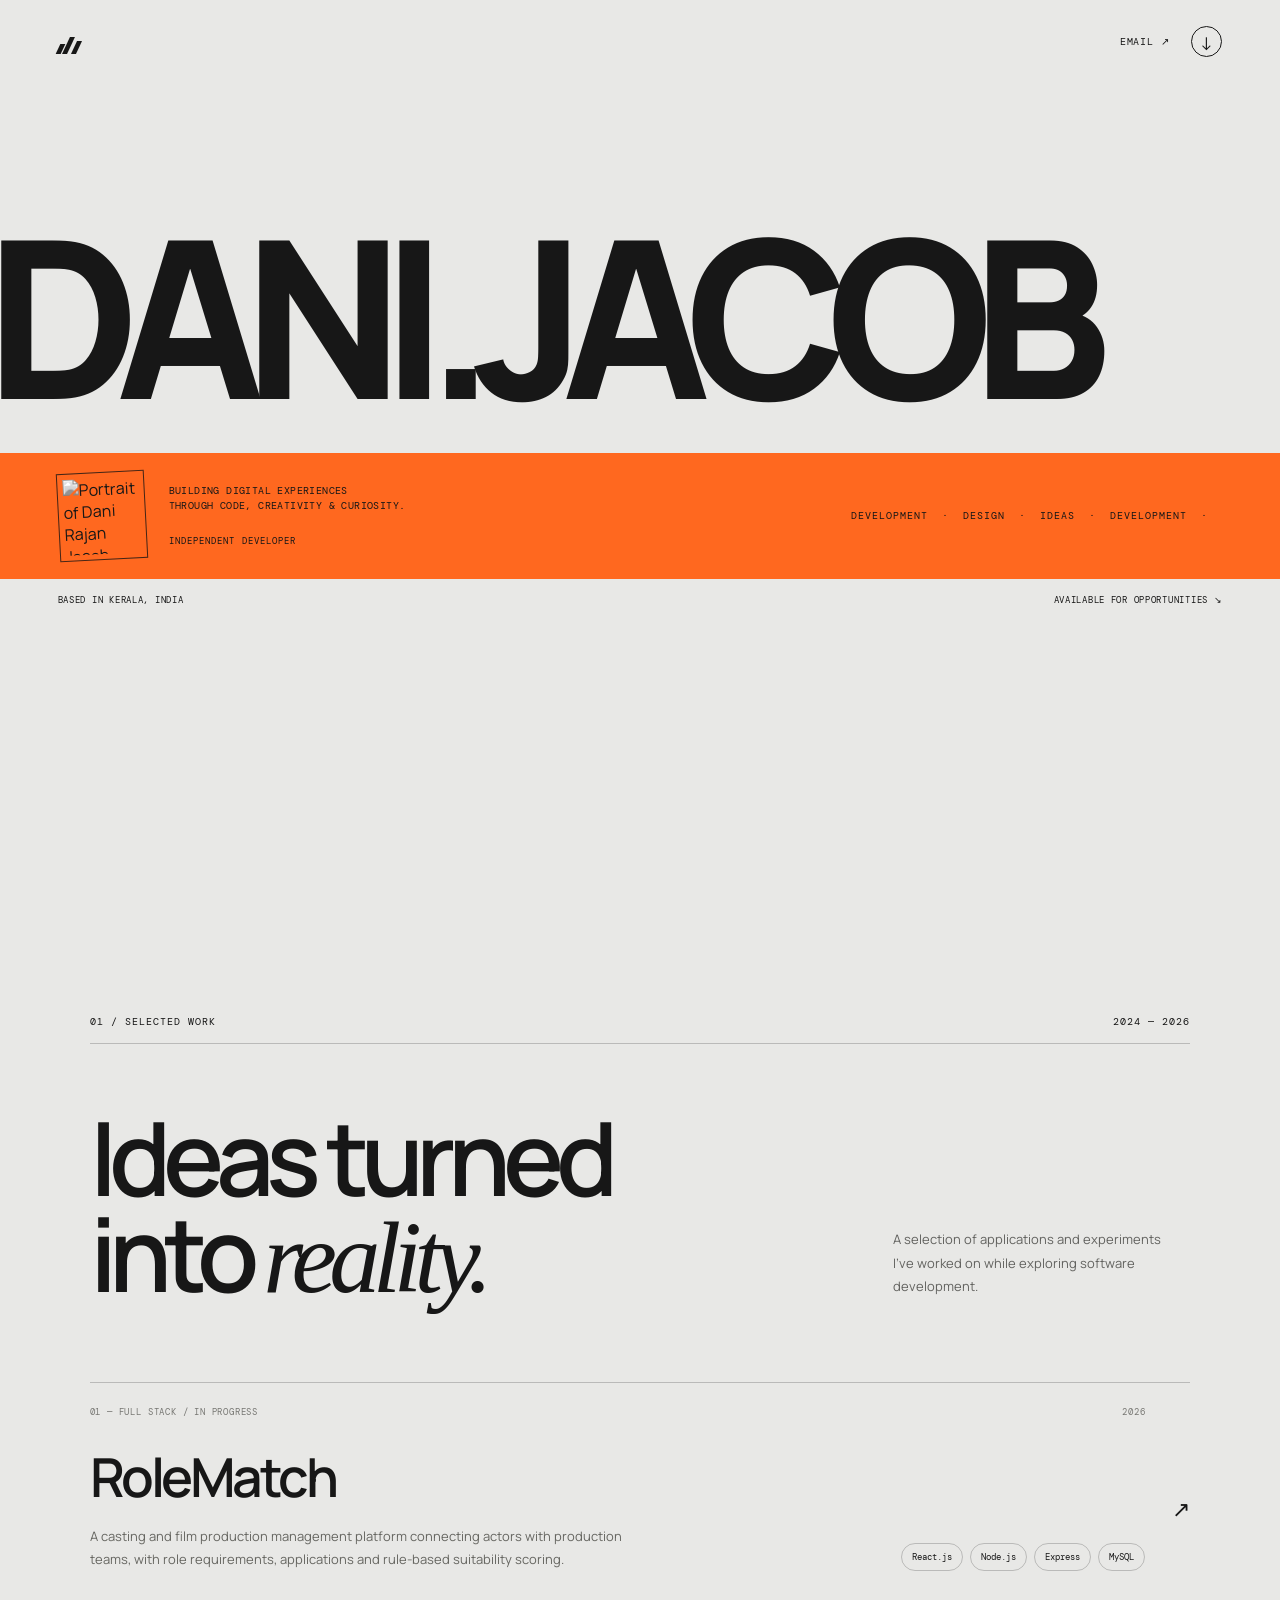
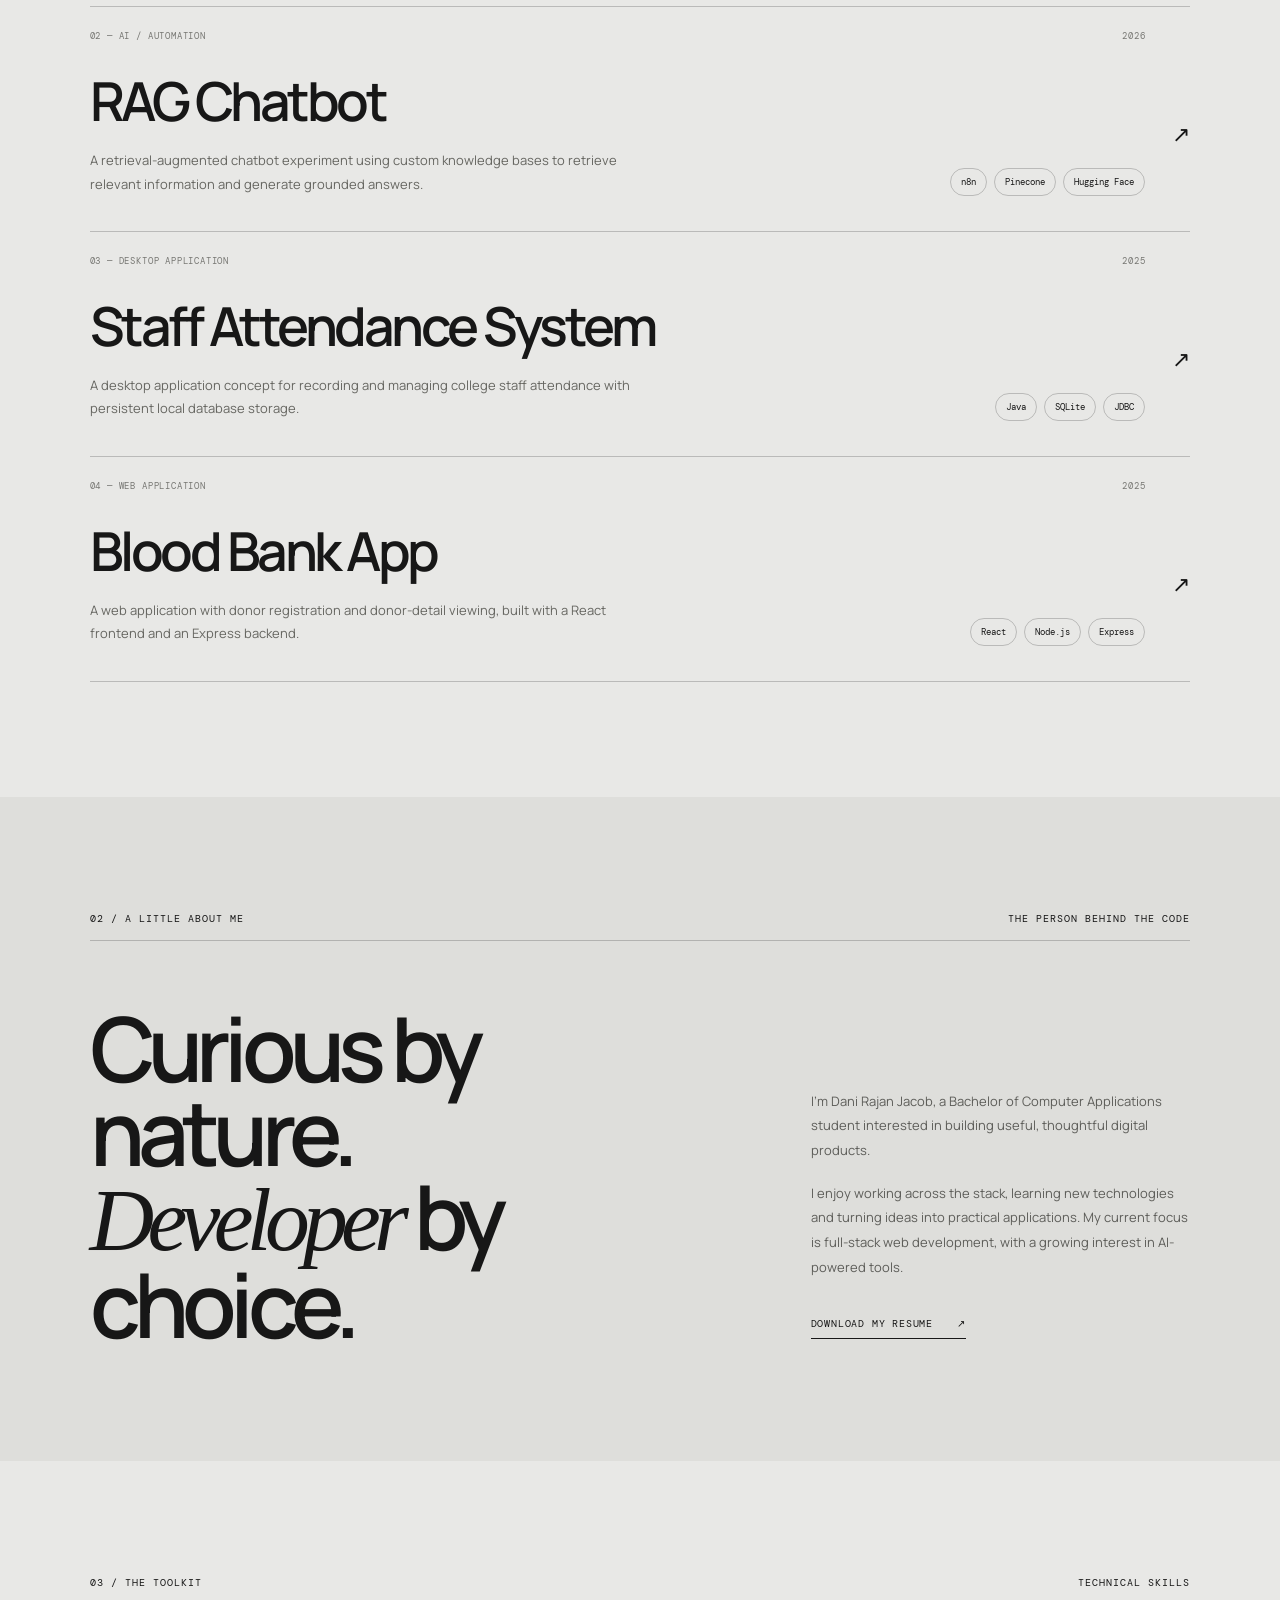
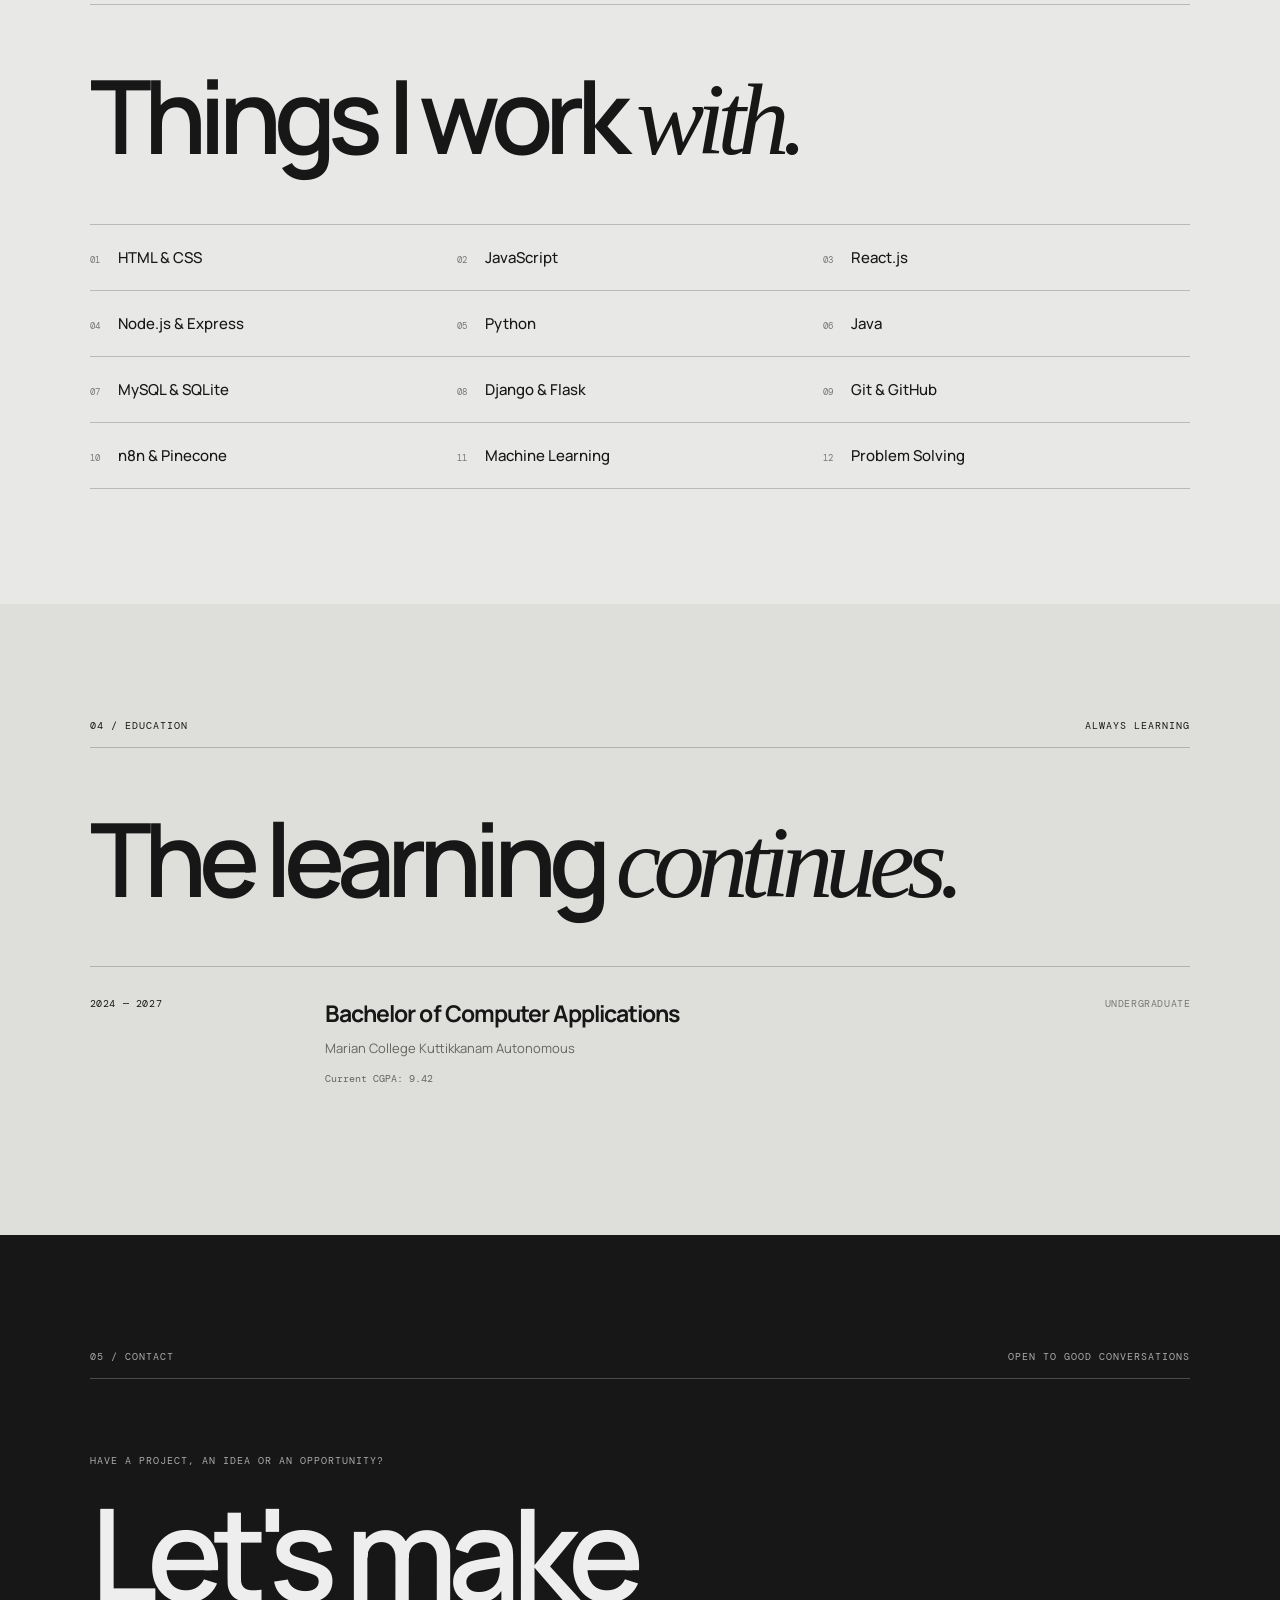
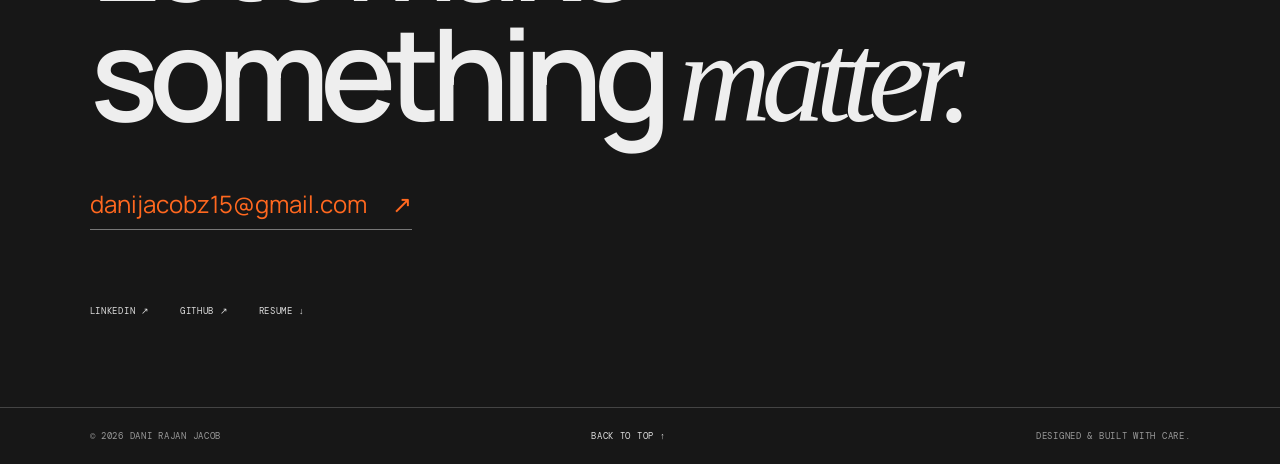
==== index.html @ 0f6ea088 "Add files via upload" ====
<!DOCTYPE html>
<html lang="en">
<head>
  <meta charset="UTF-8">
  <meta name="viewport" content="width=device-width, initial-scale=1.0">
  <meta name="description" content="Dani Rajan Jacob — independent developer building thoughtful digital experiences.">
  <title>Dani Rajan Jacob — Developer</title>
  <link rel="stylesheet" href="style.css">
</head>
<body>
  <header class="topbar">
    <a class="mark" href="#top" aria-label="Back to top"><span></span><span></span><span></span></a>
    <nav class="top-links" aria-label="Main navigation">
      <a href="mailto:danijacobz15@gmail.com">EMAIL ↗</a>
      <a class="resume-icon" href="assets/MASTER CV.pdf" download="MASTER CV.pdf" aria-label="Download resume" title="Download resume">↓</a>
    </nav>
  </header>

  <main id="top">
    <div class="opening">
      <div class="hero-title-wrap">
        <h1 class="giant-title">DANI.JACOB</h1>
      </div>

      <div class="orange-strip">
        <div class="profile-frame">
          <img src="assets/DSC01067mm.JPG.jpeg" alt="Portrait of Dani Rajan Jacob">
        </div>
        <div class="intro-copy">
          <p>BUILDING DIGITAL EXPERIENCES<br>THROUGH CODE, CREATIVITY & CURIOSITY.</p>
          <span>INDEPENDENT DEVELOPER</span>
        </div>
        <div class="ticker" aria-label="Portfolio introduction">
          <span>DEVELOPMENT&nbsp; · &nbsp;DESIGN&nbsp; · &nbsp;IDEAS&nbsp; · &nbsp;DEVELOPMENT&nbsp; · &nbsp;</span>
        </div>
      </div>
      <div class="hero-foot">
        <span>BASED IN KERALA, INDIA</span>
        <span>AVAILABLE FOR OPPORTUNITIES ↘</span>
      </div>
    </div>

    <section class="projects section-pad" id="projects">
      <div class="section-kicker"><span>01 / SELECTED WORK</span><span>2024 — 2026</span></div>
      <div class="section-intro">
        <h2>Ideas turned<br>into <em>reality.</em></h2>
        <p>A selection of applications and experiments I've worked on while exploring software development.</p>
      </div>

      <div class="project-list">
        <article class="project-card">
          <div class="project-meta"><span>01 — FULL STACK / IN PROGRESS</span><span>2026</span></div>
          <div class="project-main">
            <div><h3>RoleMatch</h3><p>A casting and film production management platform connecting actors with production teams, with role requirements, applications and rule-based suitability scoring.</p></div>
            <div class="project-tags"><span>React.js</span><span>Node.js</span><span>Express</span><span>MySQL</span></div>
          </div>
          <span class="project-arrow">↗</span>
        </article>

        <article class="project-card">
          <div class="project-meta"><span>02 — AI / AUTOMATION</span><span>2026</span></div>
          <div class="project-main">
            <div><h3>RAG Chatbot</h3><p>A retrieval-augmented chatbot experiment using custom knowledge bases to retrieve relevant information and generate grounded answers.</p></div>
            <div class="project-tags"><span>n8n</span><span>Pinecone</span><span>Hugging Face</span></div>
          </div>
          <span class="project-arrow">↗</span>
        </article>

        <article class="project-card">
          <div class="project-meta"><span>03 — DESKTOP APPLICATION</span><span>2025</span></div>
          <div class="project-main">
            <div><h3>Staff Attendance System</h3><p>A desktop application concept for recording and managing college staff attendance with persistent local database storage.</p></div>
            <div class="project-tags"><span>Java</span><span>SQLite</span><span>JDBC</span></div>
          </div>
          <span class="project-arrow">↗</span>
        </article>

        <article class="project-card">
          <div class="project-meta"><span>04 — WEB APPLICATION</span><span>2025</span></div>
          <div class="project-main">
            <div><h3>Blood Bank App</h3><p>A web application with donor registration and donor-detail viewing, built with a React frontend and an Express backend.</p></div>
            <div class="project-tags"><span>React</span><span>Node.js</span><span>Express</span></div>
          </div>
          <span class="project-arrow">↗</span>
        </article>
      </div>
    </section>

    <section class="about section-pad" id="about">
      <div class="section-kicker"><span>02 / A LITTLE ABOUT ME</span><span>THE PERSON BEHIND THE CODE</span></div>
      <div class="about-layout">
        <h2>Curious by nature.<br><em>Developer</em> by choice.</h2>
        <div class="about-copy">
          <p>I'm Dani Rajan Jacob, a Bachelor of Computer Applications student interested in building useful, thoughtful digital products.</p>
          <p>I enjoy working across the stack, learning new technologies and turning ideas into practical applications. My current focus is full-stack web development, with a growing interest in AI-powered tools.</p>
          <a class="text-link" href="assets/Dani_Rajan_Jacob_Resume.pdf" download>DOWNLOAD MY RESUME <span>↗</span></a>
        </div>
      </div>
    </section>

    <section class="skills section-pad" id="skills">
      <div class="section-kicker"><span>03 / THE TOOLKIT</span><span>TECHNICAL SKILLS</span></div>
      <h2>Things I work <em>with.</em></h2>
      <div class="skills-grid">
        <div><small>01</small><span>HTML & CSS</span></div>
        <div><small>02</small><span>JavaScript</span></div>
        <div><small>03</small><span>React.js</span></div>
        <div><small>04</small><span>Node.js & Express</span></div>
        <div><small>05</small><span>Python</span></div>
        <div><small>06</small><span>Java</span></div>
        <div><small>07</small><span>MySQL & SQLite</span></div>
        <div><small>08</small><span>Django & Flask</span></div>
        <div><small>09</small><span>Git & GitHub</span></div>
        <div><small>10</small><span>n8n & Pinecone</span></div>
        <div><small>11</small><span>Machine Learning</span></div>
        <div><small>12</small><span>Problem Solving</span></div>
      </div>
    </section>

    <section class="education section-pad" id="education">
      <div class="section-kicker"><span>04 / EDUCATION</span><span>ALWAYS LEARNING</span></div>
      <h2>The learning <em>continues.</em></h2>
      <div class="education-row">
        <span class="education-years">2024 — 2027</span>
        <div><h3>Bachelor of Computer Applications</h3><p>Marian College Kuttikkanam Autonomous</p><p class="education-note">Current CGPA: 9.42</p></div>
        <span class="education-status">UNDERGRADUATE</span>
      </div>
    </section>

    <section class="contact section-pad" id="contact">
      <div class="section-kicker"><span>05 / CONTACT</span><span>OPEN TO GOOD CONVERSATIONS</span></div>
      <p class="contact-overline">HAVE A PROJECT, AN IDEA OR AN OPPORTUNITY?</p>
      <h2>Let's make<br>something <em>matter.</em></h2>
      <a class="contact-email" href="mailto:danijacobz15@gmail.com">danijacobz15@gmail.com <span>↗</span></a>
      <div class="social-row">
        <a href="https://www.linkedin.com/in/dani1510/" target="_blank" rel="noopener">LINKEDIN ↗</a>
        <a href="https://github.com/danjqb" target="_blank" rel="noopener">GITHUB ↗</a>
        <a href="assets/MASTER CV.pdf" download>RESUME ↓</a>
      </div>
    </section>
  </main>

  <footer class="footer">
    <span>© 2026 DANI RAJAN JACOB</span>
    <a href="#top">BACK TO TOP ↑</a>
    <span>DESIGNED & BUILT WITH CARE.</span>
  </footer>
</body>
</html>
---- style.css ----
@import url('https://fonts.googleapis.com/css2?family=DM+Mono:wght@400;500&family=Manrope:wght@400;500;600;700;800&display=swap');

:root {
  --paper: #e8e8e6;
  --ink: #171717;
  --muted: #777773;
  --orange: #ff681f;
  --line: rgba(23, 23, 23, .22);
}
* { box-sizing: border-box; }
html { scroll-behavior: smooth; }
body {
  margin: 0;
  background: var(--paper);
  color: var(--ink);
  font-family: 'Manrope', Arial, sans-serif;
  -webkit-font-smoothing: antialiased;
}
a { color: inherit; }
.topbar {
  position: absolute; top: 0; left: 0; width: 100%;
  padding: 26px 4.5%; display: flex; justify-content: space-between;
  align-items: center; z-index: 5;
}
.mark { width: 24px; height: 24px; display: flex; gap: 3px; align-items: end; text-decoration: none; }
.mark span { display: block; width: 5px; background: var(--ink); transform: skew(-25deg); }
.mark span:nth-child(1) { height: 10px; }
.mark span:nth-child(2) { height: 17px; }
.mark span:nth-child(3) { height: 13px; }
.top-links { display: flex; align-items: center; gap: 22px; }
.top-links > a:first-child { font: 10px 'DM Mono', monospace; text-decoration: none; letter-spacing: .08em; }
.resume-icon {
  display: grid; place-items: center; width: 31px; height: 31px;
  border: 1px solid var(--ink); border-radius: 50%; text-decoration: none; font-size: 18px;
  transition: background .2s, color .2s;
}
.resume-icon:hover { background: var(--ink); color: white; }
.opening { padding-top: 25vh; min-height: 100vh; }
.hero-title-wrap { overflow: hidden; width: 100%; }
.giant-title {
  margin: 0 0 1.2vw -1.1vw; white-space: nowrap;
  font-size: 17.2vw; line-height: .82; letter-spacing: -.095em;
  font-weight: 800; transform: scaleX(.99); transform-origin: left center;
}
.orange-strip {
  margin-top: 2.5vw; min-height: 126px; background: var(--orange);
  display: flex; align-items: center; padding: 13px 4.5%; gap: 23px; overflow: hidden;
}
.profile-frame {
  flex: 0 0 88px; width: 88px; height: 88px; padding: 5px;
  border: 1px solid rgba(20,20,20,.8); transform: rotate(-3deg);
}
.profile-frame img { width: 100%; height: 100%; object-fit: cover; display: block; filter: grayscale(100%); }
.intro-copy { min-width: 235px; }
.intro-copy p { font: 10px/1.55 'DM Mono', monospace; letter-spacing: .04em; margin: 0 0 13px; }
.intro-copy span { font: 9px 'DM Mono', monospace; letter-spacing: .12em; }
.ticker { flex: 1; overflow: hidden; white-space: nowrap; text-align: right; font: 10px 'DM Mono', monospace; letter-spacing: .1em; }
.hero-foot { display: flex; justify-content: space-between; padding: 15px 4.5%; font: 9px 'DM Mono', monospace; letter-spacing: .08em; }
.section-pad { padding: 115px 7%; }
.section-kicker { display: flex; justify-content: space-between; gap: 20px; font: 10px 'DM Mono', monospace; letter-spacing: .1em; text-transform: uppercase; border-bottom: 1px solid var(--line); padding-bottom: 15px; }
.section-intro { display: flex; align-items: end; justify-content: space-between; gap: 40px; padding: 65px 0 75px; }
h2 { font-size: clamp(48px, 8vw, 112px); line-height: .94; letter-spacing: -.075em; font-weight: 600; margin: 0; }
h2 em { font-family: Georgia, serif; font-weight: 400; }
.section-intro p { max-width: 275px; font-size: 13px; line-height: 1.8; color: #62625f; margin: 0 2% 8px 0; }
.project-card { position: relative; border-top: 1px solid var(--line); padding: 23px 45px 35px 0; }
.project-card:last-child { border-bottom: 1px solid var(--line); }
.project-meta { display: flex; justify-content: space-between; font: 9px 'DM Mono', monospace; letter-spacing: .09em; color: var(--muted); }
.project-main { display: flex; justify-content: space-between; align-items: end; gap: 35px; padding-top: 22px; }
.project-main > div:first-child { max-width: 620px; }
.project-main h3 { font-size: clamp(31px, 4.2vw, 58px); letter-spacing: -.065em; font-weight: 600; margin: 0 0 12px; }
.project-main p { color: #666661; font-size: 13px; line-height: 1.8; max-width: 570px; margin: 0; }
.project-tags { display: flex; flex-wrap: wrap; justify-content: end; gap: 7px; max-width: 280px; }
.project-tags span { border: 1px solid var(--line); border-radius: 30px; padding: 7px 10px; font: 9px 'DM Mono', monospace; white-space: nowrap; }
.project-arrow { position: absolute; right: 0; top: 50%; font-size: 22px; transition: transform .2s; }
.project-card:hover .project-arrow { transform: translate(4px,-4px); }
.about { background: #dededb; }
.about-layout { display: grid; grid-template-columns: 1.25fr .75fr; gap: 8%; padding-top: 65px; align-items: end; }
.about-layout h2 { font-size: clamp(48px, 7vw, 96px); }
.about-copy { padding-bottom: 7px; }
.about-copy p { color: #5d5d59; font-size: 13px; line-height: 1.9; margin: 0 0 18px; }
.text-link { display: inline-flex; gap: 24px; margin-top: 20px; padding-bottom: 8px; border-bottom: 1px solid var(--ink); text-decoration: none; font: 10px 'DM Mono', monospace; letter-spacing: .08em; }
.skills h2, .education h2 { padding: 62px 0 55px; }
.skills-grid { display: grid; grid-template-columns: repeat(3, 1fr); border-top: 1px solid var(--line); }
.skills-grid div { display: flex; align-items: baseline; gap: 18px; padding: 22px 10px 22px 0; border-bottom: 1px solid var(--line); }
.skills-grid small { font: 9px 'DM Mono', monospace; color: var(--muted); }
.skills-grid span { font-size: 15px; font-weight: 500; }
.education { background: #dededb; }
.education-row { display: grid; grid-template-columns: .55fr 1.5fr .7fr; gap: 25px; border-top: 1px solid var(--line); padding: 30px 0; align-items: start; }
.education-years, .education-status { font: 10px 'DM Mono', monospace; letter-spacing: .06em; }
.education-status { text-align: right; color: var(--muted); }
.education-row h3 { margin: 0 0 10px; font-size: 23px; letter-spacing: -.04em; }
.education-row p { margin: 5px 0; color: #656560; font-size: 13px; }
.education-row .education-note { margin-top: 15px; font: 10px 'DM Mono', monospace; }
.contact { background: var(--ink); color: #eee; padding-bottom: 90px; }
.contact .section-kicker { border-color: #4b4b48; color: #aaa; }
.contact-overline { font: 10px 'DM Mono', monospace; letter-spacing: .1em; color: #aaa; margin: 75px 0 25px; }
.contact h2 { font-size: clamp(60px, 10vw, 140px); }
.contact-email { display: inline-flex; gap: 25px; color: var(--orange); text-decoration: none; margin-top: 48px; padding-bottom: 9px; border-bottom: 1px solid #777; font-size: clamp(16px, 2vw, 24px); }
.social-row { display: flex; gap: 30px; margin-top: 75px; }
.social-row a, .footer { font: 9px 'DM Mono', monospace; letter-spacing: .08em; text-decoration: none; }
.social-row a { color: #ddd; }
.footer { background: var(--ink); color: #999; border-top: 1px solid #444; padding: 22px 7%; display: flex; justify-content: space-between; gap: 20px; }
.footer a { color: #ddd; text-decoration: none; }

@media (max-width: 760px) {
  .opening { padding-top: 29vh; min-height: 82vh; }
  .giant-title { font-size: 17.5vw; letter-spacing: -.09em; }
  .orange-strip { min-height: 105px; padding: 10px 5%; gap: 13px; }
  .profile-frame { flex-basis: 70px; width: 70px; height: 70px; }
  .intro-copy { min-width: 0; }
  .intro-copy p { font-size: 8px; }
  .intro-copy span { font-size: 8px; }
  .ticker { display: none; }
  .hero-foot { font-size: 7px; }
  .section-pad { padding: 80px 6%; }
  .section-intro { display: block; padding: 48px 0 50px; }
  .section-intro p { margin-top: 25px; }
  .project-main { display: block; }
  .project-tags { justify-content: start; margin-top: 20px; }
  .project-arrow { top: 55%; }
  .about-layout { grid-template-columns: 1fr; gap: 35px; padding-top: 48px; }
  .skills-grid { grid-template-columns: repeat(2, 1fr); }
  .skills-grid span { font-size: 13px; }
  .education-row { grid-template-columns: 1fr; gap: 15px; }
  .education-status { text-align: left; }
  .contact-overline { margin-top: 55px; }
  .social-row { flex-wrap: wrap; gap: 20px; margin-top: 55px; }
  .footer { flex-direction: column; gap: 12px; padding: 22px 6%; }
}
@media (max-width: 420px) {
  .intro-copy p { font-size: 7px; }
  .profile-frame { flex-basis: 61px; width: 61px; height: 61px; }
  .section-kicker { font-size: 8px; }
}
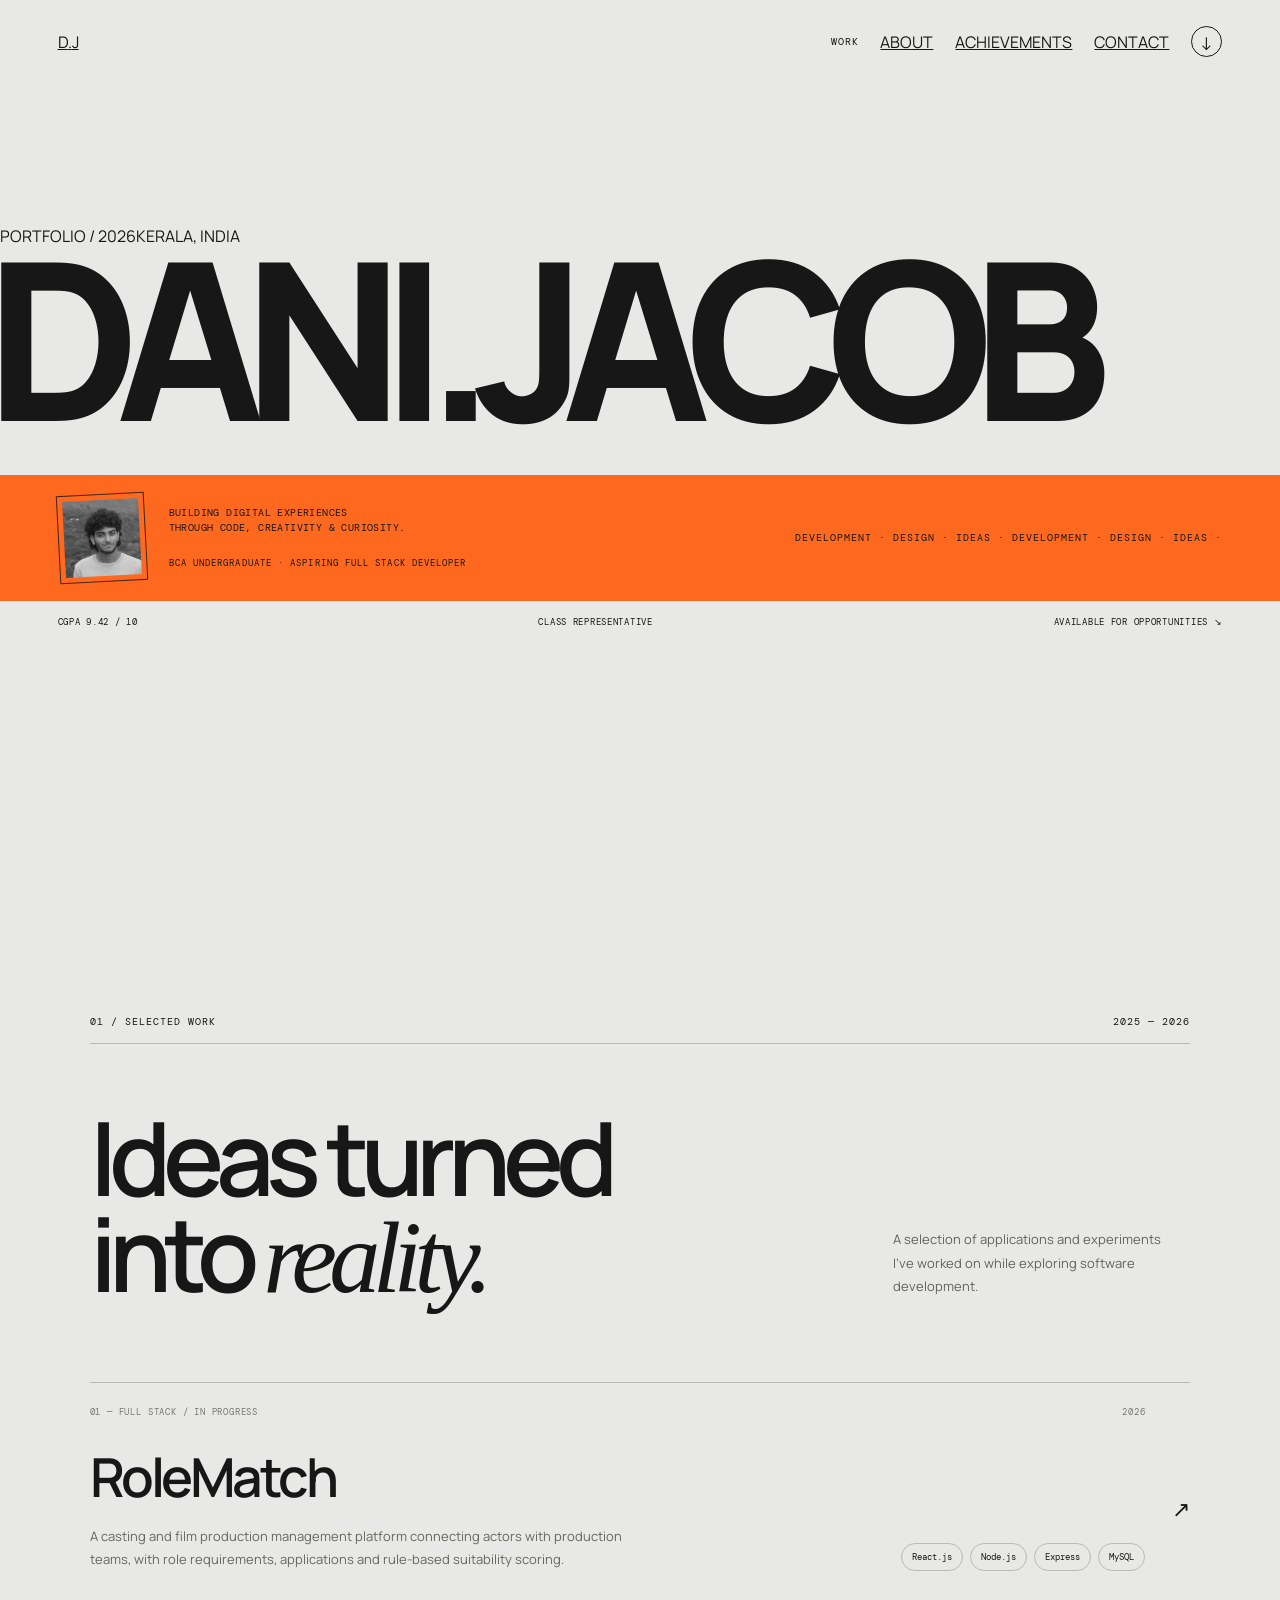
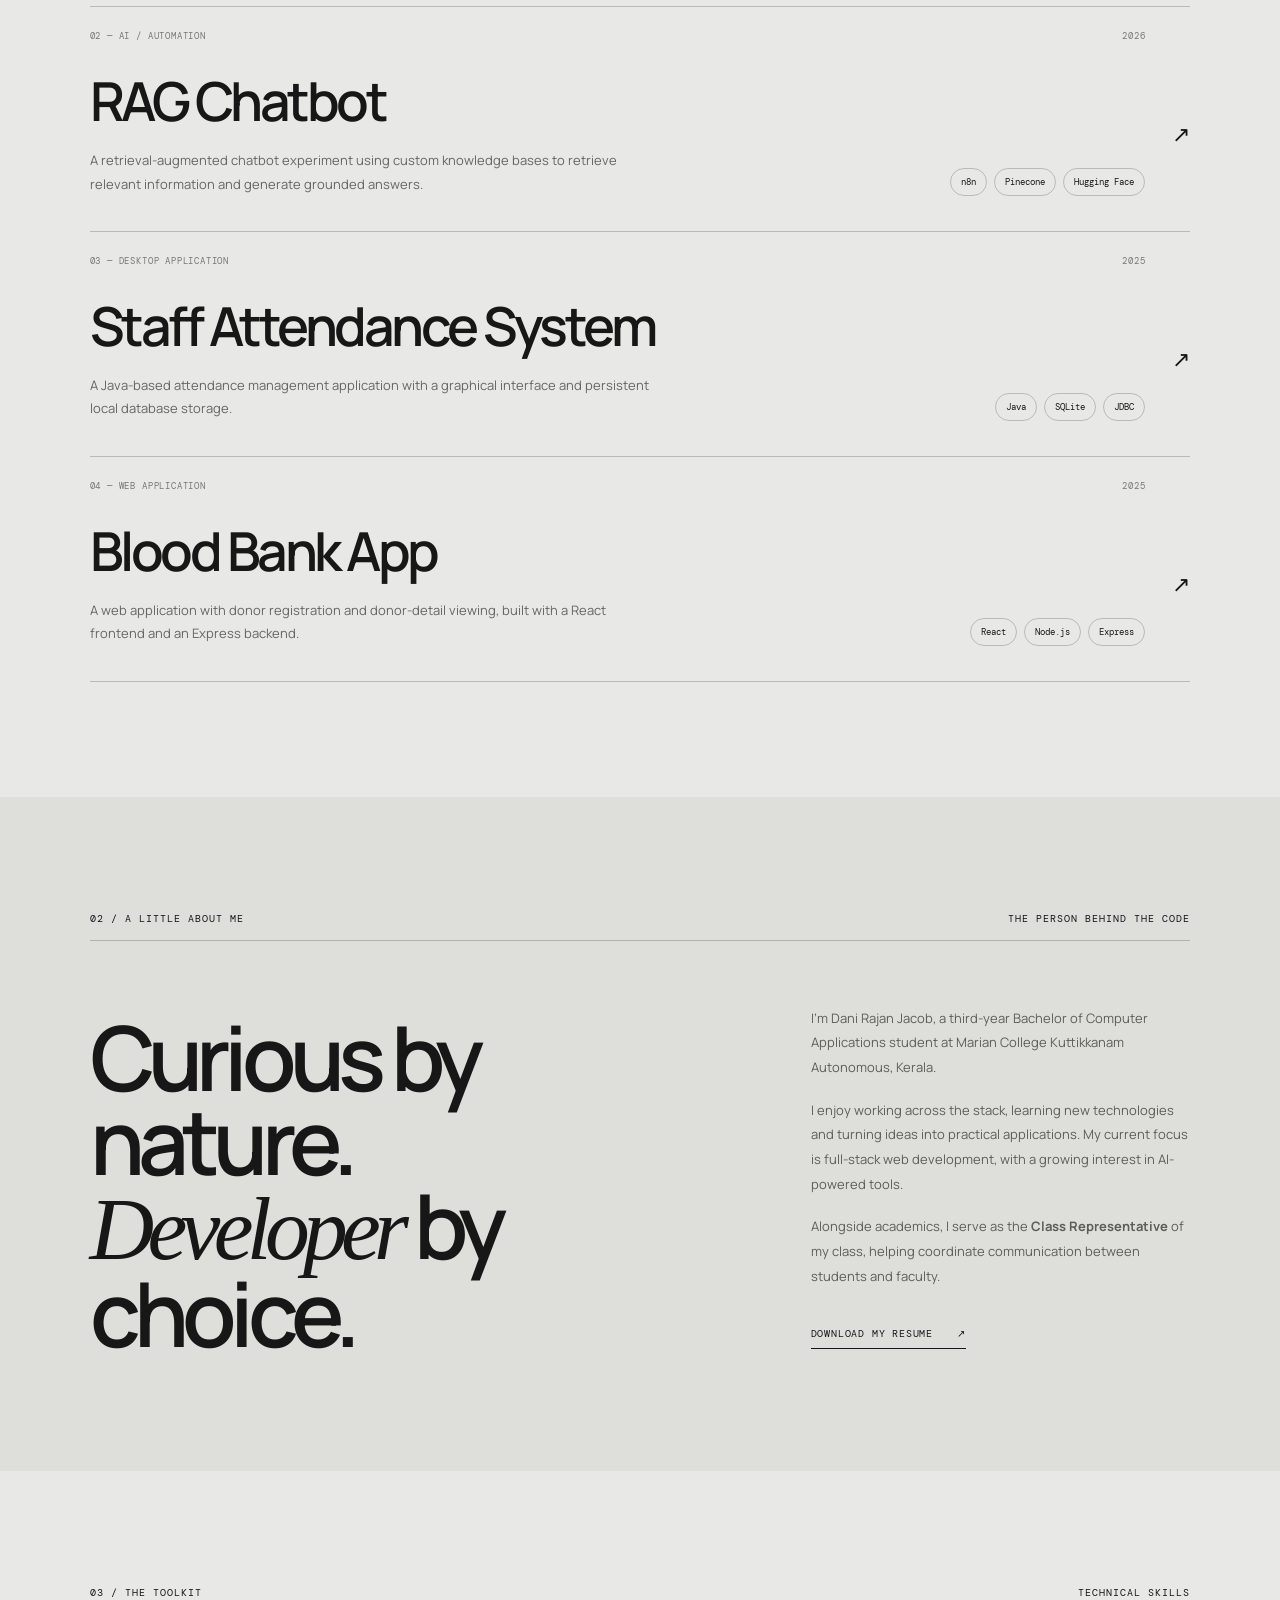
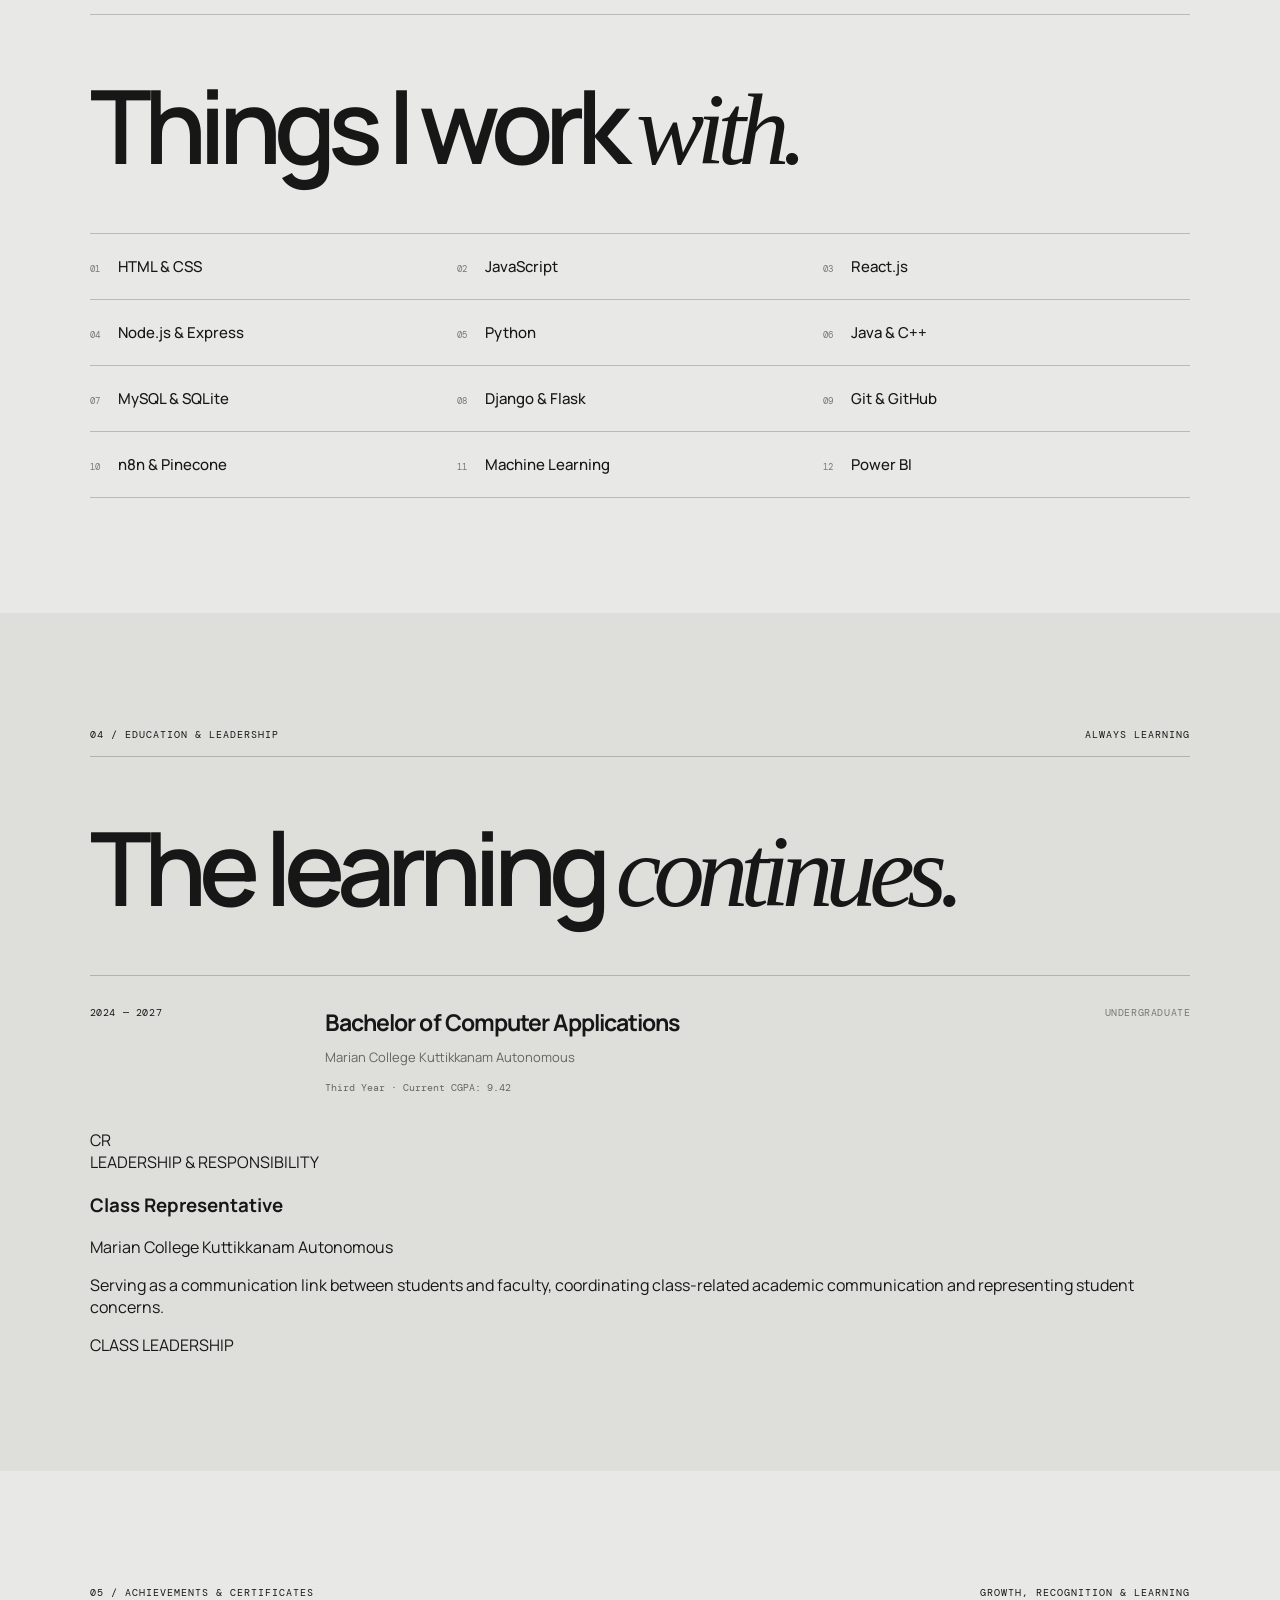
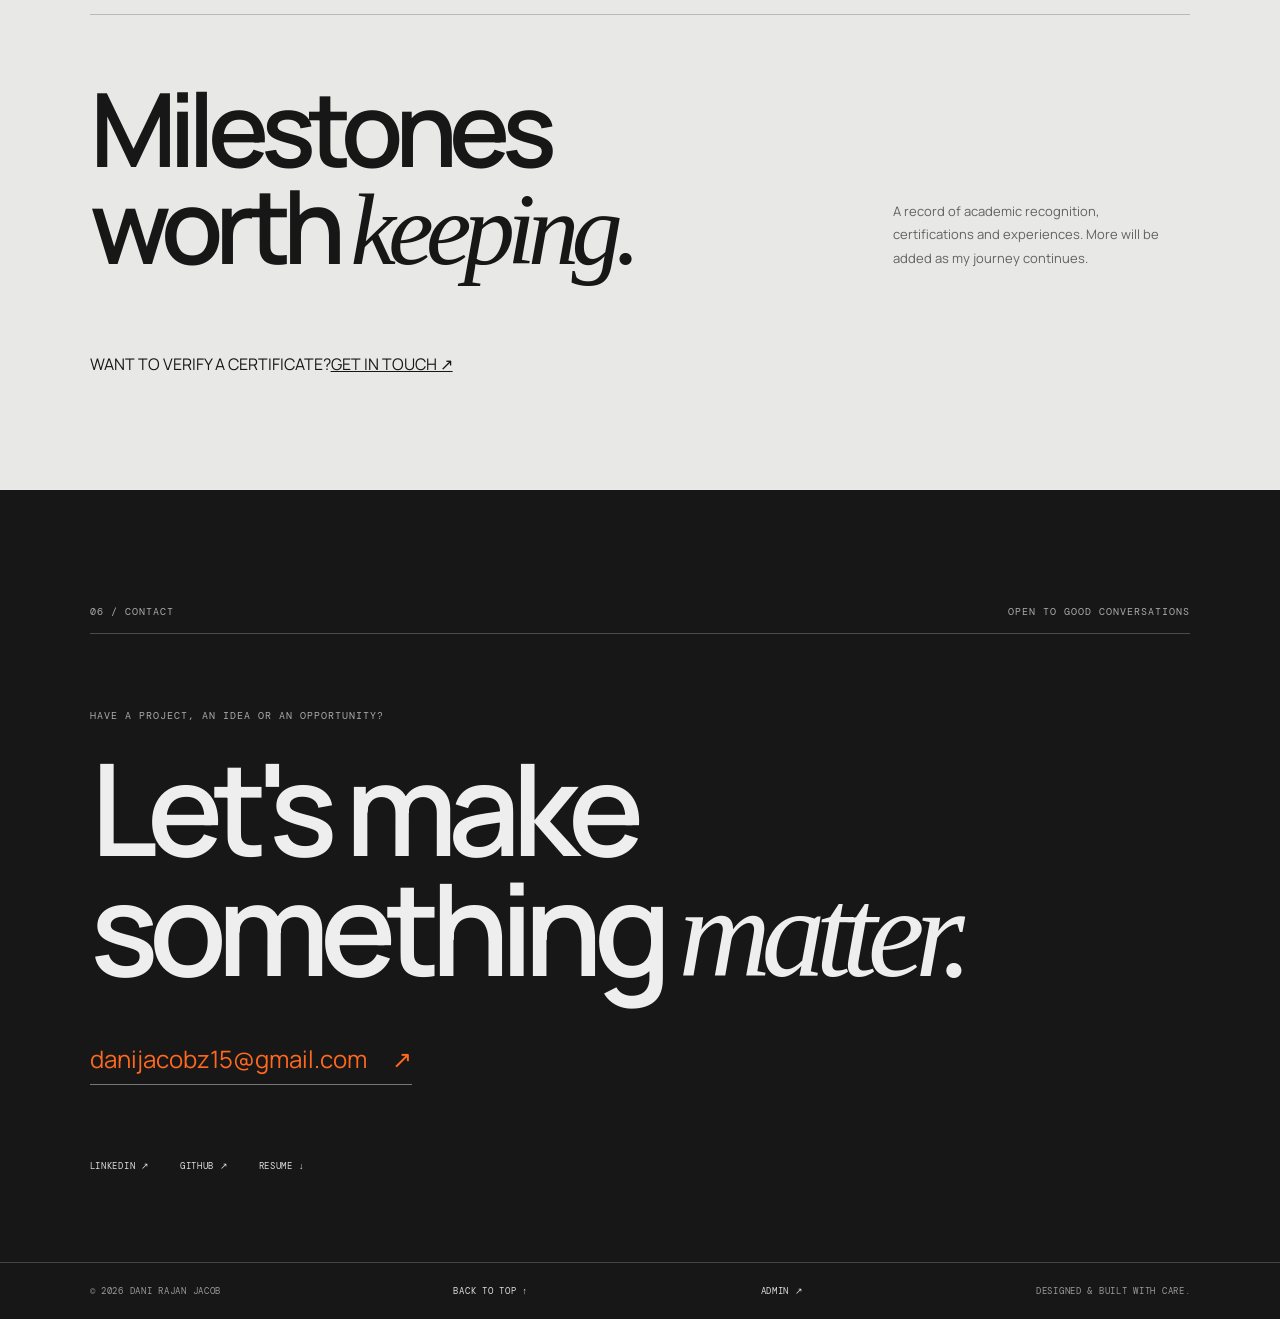
==== commit cf238c63: "Revise personal details and enhance portfolio sections Updated personal information and added new se" ====
--- a/index.html
+++ b/index.html
@@ -3,86 +3,48 @@
 <head>
   <meta charset="UTF-8">
   <meta name="viewport" content="width=device-width, initial-scale=1.0">
-  <meta name="description" content="Dani Rajan Jacob — independent developer building thoughtful digital experiences.">
+  <meta name="description" content="Dani Rajan Jacob — BCA undergraduate, aspiring full-stack developer and class representative.">
+  <meta name="theme-color" content="#090909">
   <title>Dani Rajan Jacob — Developer</title>
+  <link rel="preconnect" href="https://fonts.googleapis.com">
+  <link rel="preconnect" href="https://fonts.gstatic.com" crossorigin>
+  <link href="https://fonts.googleapis.com/css2?family=DM+Mono:wght@400;500&family=Manrope:wght@400;500;600;700;800&display=swap" rel="stylesheet">
   <link rel="stylesheet" href="style.css">
+  <script src="portfolio.js" defer></script>
 </head>
 <body>
   <header class="topbar">
-    <a class="mark" href="#top" aria-label="Back to top"><span></span><span></span><span></span></a>
+    <a class="brand" href="#top" aria-label="Dani Jacob home">D<span>.</span>J</a>
     <nav class="top-links" aria-label="Main navigation">
-      <a href="mailto:danijacobz15@gmail.com">EMAIL ↗</a>
-      <a class="resume-icon" href="assets/MASTER CV.pdf" download="MASTER CV.pdf" aria-label="Download resume" title="Download resume">↓</a>
+      <a href="#projects">WORK</a><a href="#about">ABOUT</a><a href="#achievements">ACHIEVEMENTS</a>
+      <a href="#contact">CONTACT</a>
+      <a class="resume-icon" href="assets/MASTER CV.pdf.pdf" download aria-label="Download resume" title="Download resume">↓</a>
     </nav>
   </header>
 
   <main id="top">
-    <div class="opening">
-      <div class="hero-title-wrap">
-        <h1 class="giant-title">DANI.JACOB</h1>
-      </div>
-
+    <section class="opening">
+      <div class="hero-topline"><span>PORTFOLIO / 2026</span><span>KERALA, INDIA</span></div>
+      <div class="hero-title-wrap"><h1 class="giant-title">DANI<span>.</span>JACOB</h1></div>
       <div class="orange-strip">
-        <div class="profile-frame">
-          <img src="assets/DSC01067mm.JPG.jpeg" alt="Portrait of Dani Rajan Jacob">
-        </div>
+        <div class="profile-frame"><img src="assets/DSC01067mm.JPG.jpeg" alt="Portrait of Dani Rajan Jacob"></div>
         <div class="intro-copy">
           <p>BUILDING DIGITAL EXPERIENCES<br>THROUGH CODE, CREATIVITY & CURIOSITY.</p>
-          <span>INDEPENDENT DEVELOPER</span>
+          <span>BCA UNDERGRADUATE · ASPIRING FULL STACK DEVELOPER</span>
         </div>
-        <div class="ticker" aria-label="Portfolio introduction">
-          <span>DEVELOPMENT&nbsp; · &nbsp;DESIGN&nbsp; · &nbsp;IDEAS&nbsp; · &nbsp;DEVELOPMENT&nbsp; · &nbsp;</span>
-        </div>
+        <div class="ticker"><span>DEVELOPMENT · DESIGN · IDEAS · DEVELOPMENT · DESIGN · IDEAS · </span></div>
       </div>
-      <div class="hero-foot">
-        <span>BASED IN KERALA, INDIA</span>
-        <span>AVAILABLE FOR OPPORTUNITIES ↘</span>
-      </div>
-    </div>
+      <div class="hero-foot"><span>CGPA 9.42 / 10</span><span>CLASS REPRESENTATIVE</span><span>AVAILABLE FOR OPPORTUNITIES ↘</span></div>
+    </section>
 
     <section class="projects section-pad" id="projects">
-      <div class="section-kicker"><span>01 / SELECTED WORK</span><span>2024 — 2026</span></div>
-      <div class="section-intro">
-        <h2>Ideas turned<br>into <em>reality.</em></h2>
-        <p>A selection of applications and experiments I've worked on while exploring software development.</p>
-      </div>
-
+      <div class="section-kicker"><span>01 / SELECTED WORK</span><span>2025 — 2026</span></div>
+      <div class="section-intro"><h2>Ideas turned<br>into <em>reality.</em></h2><p>A selection of applications and experiments I've worked on while exploring software development.</p></div>
       <div class="project-list">
-        <article class="project-card">
-          <div class="project-meta"><span>01 — FULL STACK / IN PROGRESS</span><span>2026</span></div>
-          <div class="project-main">
-            <div><h3>RoleMatch</h3><p>A casting and film production management platform connecting actors with production teams, with role requirements, applications and rule-based suitability scoring.</p></div>
-            <div class="project-tags"><span>React.js</span><span>Node.js</span><span>Express</span><span>MySQL</span></div>
-          </div>
-          <span class="project-arrow">↗</span>
-        </article>
-
-        <article class="project-card">
-          <div class="project-meta"><span>02 — AI / AUTOMATION</span><span>2026</span></div>
-          <div class="project-main">
-            <div><h3>RAG Chatbot</h3><p>A retrieval-augmented chatbot experiment using custom knowledge bases to retrieve relevant information and generate grounded answers.</p></div>
-            <div class="project-tags"><span>n8n</span><span>Pinecone</span><span>Hugging Face</span></div>
-          </div>
-          <span class="project-arrow">↗</span>
-        </article>
-
-        <article class="project-card">
-          <div class="project-meta"><span>03 — DESKTOP APPLICATION</span><span>2025</span></div>
-          <div class="project-main">
-            <div><h3>Staff Attendance System</h3><p>A desktop application concept for recording and managing college staff attendance with persistent local database storage.</p></div>
-            <div class="project-tags"><span>Java</span><span>SQLite</span><span>JDBC</span></div>
-          </div>
-          <span class="project-arrow">↗</span>
-        </article>
-
-        <article class="project-card">
-          <div class="project-meta"><span>04 — WEB APPLICATION</span><span>2025</span></div>
-          <div class="project-main">
-            <div><h3>Blood Bank App</h3><p>A web application with donor registration and donor-detail viewing, built with a React frontend and an Express backend.</p></div>
-            <div class="project-tags"><span>React</span><span>Node.js</span><span>Express</span></div>
-          </div>
-          <span class="project-arrow">↗</span>
-        </article>
+        <article class="project-card"><div class="project-meta"><span>01 — FULL STACK / IN PROGRESS</span><span>2026</span></div><div class="project-main"><div><h3>RoleMatch</h3><p>A casting and film production management platform connecting actors with production teams, with role requirements, applications and rule-based suitability scoring.</p></div><div class="project-tags"><span>React.js</span><span>Node.js</span><span>Express</span><span>MySQL</span></div></div><span class="project-arrow">↗</span></article>
+        <article class="project-card"><div class="project-meta"><span>02 — AI / AUTOMATION</span><span>2026</span></div><div class="project-main"><div><h3>RAG Chatbot</h3><p>A retrieval-augmented chatbot experiment using custom knowledge bases to retrieve relevant information and generate grounded answers.</p></div><div class="project-tags"><span>n8n</span><span>Pinecone</span><span>Hugging Face</span></div></div><span class="project-arrow">↗</span></article>
+        <article class="project-card"><div class="project-meta"><span>03 — DESKTOP APPLICATION</span><span>2025</span></div><div class="project-main"><div><h3>Staff Attendance System</h3><p>A Java-based attendance management application with a graphical interface and persistent local database storage.</p></div><div class="project-tags"><span>Java</span><span>SQLite</span><span>JDBC</span></div></div><span class="project-arrow">↗</span></article>
+        <article class="project-card"><div class="project-meta"><span>04 — WEB APPLICATION</span><span>2025</span></div><div class="project-main"><div><h3>Blood Bank App</h3><p>A web application with donor registration and donor-detail viewing, built with a React frontend and an Express backend.</p></div><div class="project-tags"><span>React</span><span>Node.js</span><span>Express</span></div></div><span class="project-arrow">↗</span></article>
       </div>
     </section>
 
@@ -91,9 +53,10 @@
       <div class="about-layout">
         <h2>Curious by nature.<br><em>Developer</em> by choice.</h2>
         <div class="about-copy">
-          <p>I'm Dani Rajan Jacob, a Bachelor of Computer Applications student interested in building useful, thoughtful digital products.</p>
+          <p>I'm Dani Rajan Jacob, a third-year Bachelor of Computer Applications student at Marian College Kuttikkanam Autonomous, Kerala.</p>
           <p>I enjoy working across the stack, learning new technologies and turning ideas into practical applications. My current focus is full-stack web development, with a growing interest in AI-powered tools.</p>
-          <a class="text-link" href="assets/Dani_Rajan_Jacob_Resume.pdf" download>DOWNLOAD MY RESUME <span>↗</span></a>
+          <p>Alongside academics, I serve as the <strong>Class Representative</strong> of my class, helping coordinate communication between students and faculty.</p>
+          <a class="text-link" href="assets/MASTER CV.pdf" download>DOWNLOAD MY RESUME <span>↗</span></a>
         </div>
       </div>
     </section>
@@ -102,48 +65,38 @@
       <div class="section-kicker"><span>03 / THE TOOLKIT</span><span>TECHNICAL SKILLS</span></div>
       <h2>Things I work <em>with.</em></h2>
       <div class="skills-grid">
-        <div><small>01</small><span>HTML & CSS</span></div>
-        <div><small>02</small><span>JavaScript</span></div>
-        <div><small>03</small><span>React.js</span></div>
-        <div><small>04</small><span>Node.js & Express</span></div>
-        <div><small>05</small><span>Python</span></div>
-        <div><small>06</small><span>Java</span></div>
-        <div><small>07</small><span>MySQL & SQLite</span></div>
-        <div><small>08</small><span>Django & Flask</span></div>
-        <div><small>09</small><span>Git & GitHub</span></div>
-        <div><small>10</small><span>n8n & Pinecone</span></div>
-        <div><small>11</small><span>Machine Learning</span></div>
-        <div><small>12</small><span>Problem Solving</span></div>
+        <div><small>01</small><span>HTML & CSS</span></div><div><small>02</small><span>JavaScript</span></div>
+        <div><small>03</small><span>React.js</span></div><div><small>04</small><span>Node.js & Express</span></div>
+        <div><small>05</small><span>Python</span></div><div><small>06</small><span>Java & C++</span></div>
+        <div><small>07</small><span>MySQL & SQLite</span></div><div><small>08</small><span>Django & Flask</span></div>
+        <div><small>09</small><span>Git & GitHub</span></div><div><small>10</small><span>n8n & Pinecone</span></div>
+        <div><small>11</small><span>Machine Learning</span></div><div><small>12</small><span>Power BI</span></div>
       </div>
     </section>
 
     <section class="education section-pad" id="education">
-      <div class="section-kicker"><span>04 / EDUCATION</span><span>ALWAYS LEARNING</span></div>
+      <div class="section-kicker"><span>04 / EDUCATION & LEADERSHIP</span><span>ALWAYS LEARNING</span></div>
       <h2>The learning <em>continues.</em></h2>
-      <div class="education-row">
-        <span class="education-years">2024 — 2027</span>
-        <div><h3>Bachelor of Computer Applications</h3><p>Marian College Kuttikkanam Autonomous</p><p class="education-note">Current CGPA: 9.42</p></div>
-        <span class="education-status">UNDERGRADUATE</span>
-      </div>
+      <div class="education-row"><span class="education-years">2024 — 2027</span><div><h3>Bachelor of Computer Applications</h3><p>Marian College Kuttikkanam Autonomous</p><p class="education-note">Third Year · Current CGPA: 9.42</p></div><span class="education-status">UNDERGRADUATE</span></div>
+      <div class="leadership-row"><div class="leadership-mark">CR</div><div><span class="eyebrow">LEADERSHIP & RESPONSIBILITY</span><h3>Class Representative</h3><p>Marian College Kuttikkanam Autonomous</p><p>Serving as a communication link between students and faculty, coordinating class-related academic communication and representing student concerns.</p></div><span class="leadership-tag">CLASS LEADERSHIP</span></div>
+    </section>
+
+    <section class="achievements section-pad" id="achievements">
+      <div class="section-kicker"><span>05 / ACHIEVEMENTS & CERTIFICATES</span><span>GROWTH, RECOGNITION & LEARNING</span></div>
+      <div class="section-intro"><h2>Milestones<br>worth <em>keeping.</em></h2><p>A record of academic recognition, certifications and experiences. More will be added as my journey continues.</p></div>
+      <div class="achievement-grid" id="achievementGrid" aria-live="polite"></div>
+      <p class="empty-achievements" id="emptyAchievements" hidden>No additional achievements have been published yet.</p>
+      <div class="achievement-foot"><span>WANT TO VERIFY A CERTIFICATE?</span><a href="mailto:danijacobz15@gmail.com">GET IN TOUCH ↗</a></div>
     </section>
 
     <section class="contact section-pad" id="contact">
-      <div class="section-kicker"><span>05 / CONTACT</span><span>OPEN TO GOOD CONVERSATIONS</span></div>
+      <div class="section-kicker"><span>06 / CONTACT</span><span>OPEN TO GOOD CONVERSATIONS</span></div>
       <p class="contact-overline">HAVE A PROJECT, AN IDEA OR AN OPPORTUNITY?</p>
       <h2>Let's make<br>something <em>matter.</em></h2>
       <a class="contact-email" href="mailto:danijacobz15@gmail.com">danijacobz15@gmail.com <span>↗</span></a>
-      <div class="social-row">
-        <a href="https://www.linkedin.com/in/dani1510/" target="_blank" rel="noopener">LINKEDIN ↗</a>
-        <a href="https://github.com/danjqb" target="_blank" rel="noopener">GITHUB ↗</a>
-        <a href="assets/MASTER CV.pdf" download>RESUME ↓</a>
-      </div>
+      <div class="social-row"><a href="https://www.linkedin.com/in/dani1510/" target="_blank" rel="noopener">LINKEDIN ↗</a><a href="https://github.com/danjqb" target="_blank" rel="noopener">GITHUB ↗</a><a href="assets/MASTER CV.pdf" download>RESUME ↓</a></div>
     </section>
   </main>
-
-  <footer class="footer">
-    <span>© 2026 DANI RAJAN JACOB</span>
-    <a href="#top">BACK TO TOP ↑</a>
-    <span>DESIGNED & BUILT WITH CARE.</span>
-  </footer>
+  <footer class="footer"><span>© 2026 DANI RAJAN JACOB</span><a href="#top">BACK TO TOP ↑</a><a href="admin.html">ADMIN ↗</a><span>DESIGNED & BUILT WITH CARE.</span></footer>
 </body>
 </html>
